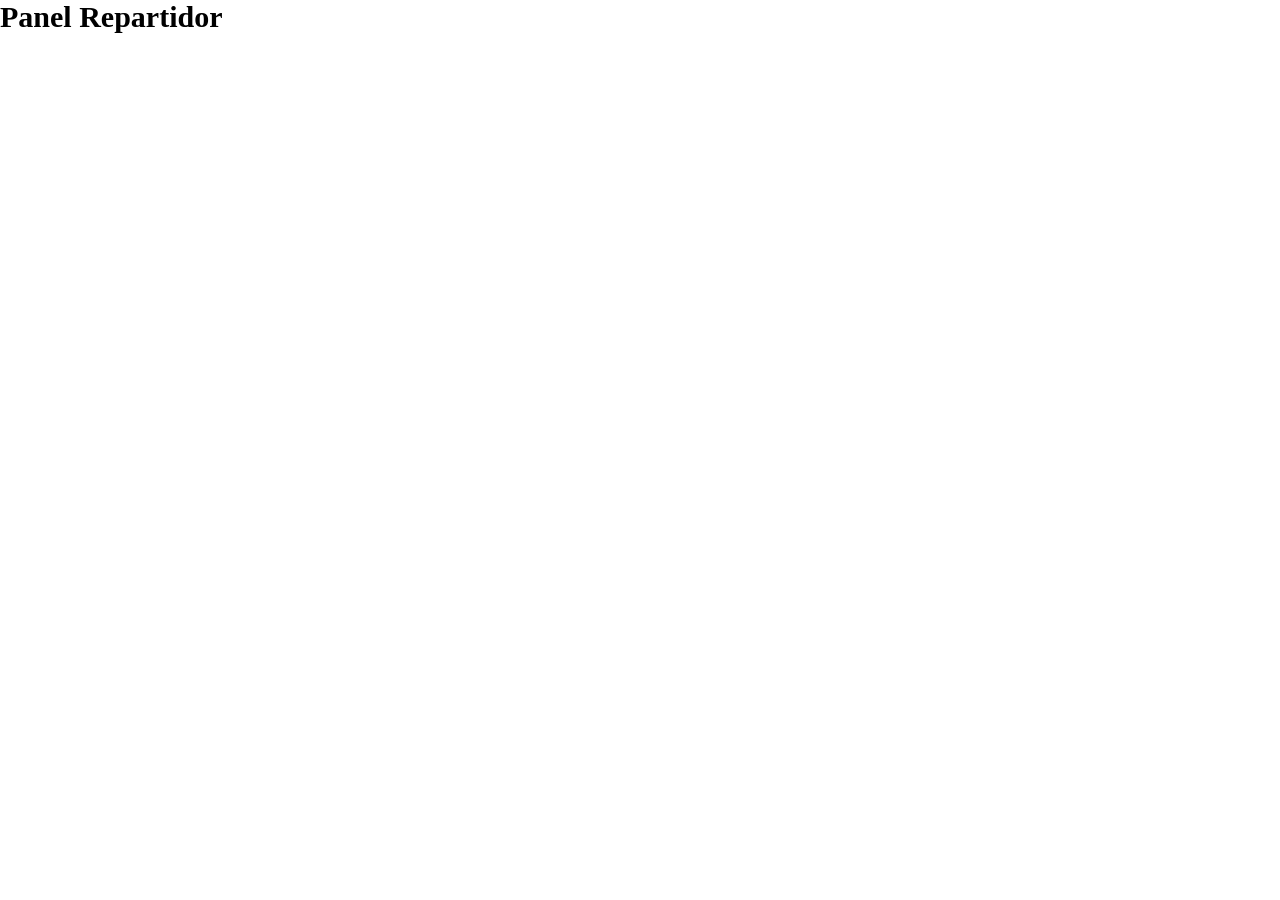
==== index.html @ 7100af39 "Actualizar index.html" ====
<!DOCTYPE html>
<html lang="es">
<head>
    <meta charset="UTF-8">
    <meta name="viewport" content="width=device-width, initial-scale=1.0">
    <meta name="description" content="Una descripción breve de la página.">
    <meta name="keywords" content="HTML, meta, etiquetas, tutorial">
    <meta name="author" content="Tu Nombre">
    <title>home</title>
     <link rel="stylesheet" href="estilos.css">
     <link rel="stylesheet" href="grid.css">
</head>
<body>
    <div class="hder">
        <h2>Panel Repartidor</h2>
    </div>
    <script src="modulo.js"></script>
</body>
</html>
---- grid.css ----
*{
    margin:0;
    padding:0;
}
body {
   font-size:20px; 
}
.central{
width: 90%;
height: 200px;
margin: auto;
margin-top: 150px;
background: #000;
color: #fff;
}
.grid{
    display:grid;
    grid-template-columns:1fr;
    grid-gap:20px;
    margin:auto;
    width:90%;
    text-align:justify;
    background:#000;
    color: #fff;
}
.grid > div{
    color:#000;
    font-weight:bold;
    padding:10px;
    border-radius:5px;
}

.grid2{
    display:grid;
    grid-template-columns:1fr 1fr;
    grid-gap:5px;
    margin:auto;
    margin-top:0px;
    width:90%;
    text-align:center;
    
}

.grid2 div{
    background:orange;
    color:white;
    font-weight:bold;
    padding:10px;
    border-radius:5px;
}
.dunkin img{
    width:100%;
}
.cortadito img{
    width:100%;
}
.precio{
    padding:10px;
    font-size:1.5em;
}
.pedir{
    padding:10px;
    background-color:red;
    color:#fff;
    border-radius:5px;
}
.pedir a{
    text-decoration:none;
    color:#fff;
}
.burger img{
    width:100%;
}
.campero img{
    width:100%;
}
.pizzahot img{
    width:100%;
}
.wendys img{
    width:100%;
}

.grid3{
    display:grid;
    grid-template-columns:1fr 1fr 1fr;
    grid-gap:5px;
    margin:auto;
    margin-top:20px;
    width:90%;
    text-align:center;
    
}

.grid3 div{
    background:orange;
    color:white;
    font-weight:bold;
    padding:10px;
    border-radius:5px;
}

.grid4{
    display:grid;
    grid-template-columns:1fr 1fr 1fr 1fr;
    grid-gap:10px;
    margin:auto;
    margin-top:20px;
    width:90%;
    text-align:center;
    
}

.grid4 div{
    background:orange;
    color:white;
    font-weight:bold;
    padding:10px;
    border-radius:5px;
}

.grid5{
    display:grid;
    grid-template-columns:1fr 1fr 1fr 1fr 1fr;
    grid-gap:5px;
    margin:auto;
    margin-top:20px;
    width:90%;
    text-align:center;
    
}

.grid5 div{
    background:orange;
    color:white;
    font-weight:bold;
    padding:10px;
    border-radius:5px;
}

.grid6{
    display:grid;
    grid-template-columns:1fr 1fr 1fr 1fr 1fr 1fr;
    grid-gap:5px;
    margin:auto;
    margin-top:20px;
    width:90%;
    text-align:center;
    
}

.grid6 div{
    background:orange;
    color:white;
    font-weight:bold;
    padding:10px;
    border-radius:5px;
}

.grid7{
    display:grid;
    grid-template-columns:1fr 1fr 1fr 1fr 1fr 1fr 1fr;
    grid-gap:5px;
    margin:auto;
    margin-top:20px;
    width:90%;
    text-align:center;
    
}

.grid7 div{
    background:orange;
    color:white;
    font-weight:bold;
    padding:10px;
    border-radius:5px;
}

.grid8{
    display:grid;
    grid-template-columns:1fr 1fr 1fr 1fr 1fr 1fr 1fr 1fr;
    grid-gap:5px;
    margin:auto;
    margin-top:20px;
    width:90%;
    text-align:center;
    
}

.grid8 div{
    background:orange;
    color:white;
    font-weight:bold;
    padding:10px;
    border-radius:5px;
}

.grid9{
    display:grid;
    grid-template-columns:1fr 1fr 1fr 1fr 1fr 1fr 1fr 1fr 1fr;
    grid-gap:.50px;
    margin:auto;
    margin-top:20px;
    width:90%;
    text-align:center;
    
}

.grid9 div{
    background:orange;
    color:white;
    font-weight:bold;
    padding:10px;
    border-radius:5px;
}

.grid10{
    display:grid;
    grid-template-columns:1fr 1fr 1fr 1fr 1fr 1fr 1fr 1fr 1fr;
    grid-gap:.50px;
    margin:auto;
    margin-top:20px;
    width:90%;
    text-align:center;
    
}

.grid10 div{
    background:orange;
    color:white;
    font-weight:bold;
    padding:10px;
    border-radius:5px;
}


footer{
    margin-top:10px;
    padding:16px;
    text-align:center; background-color:#000;
}

footer a{
    text-decoration:none;
    color:#fff;
}
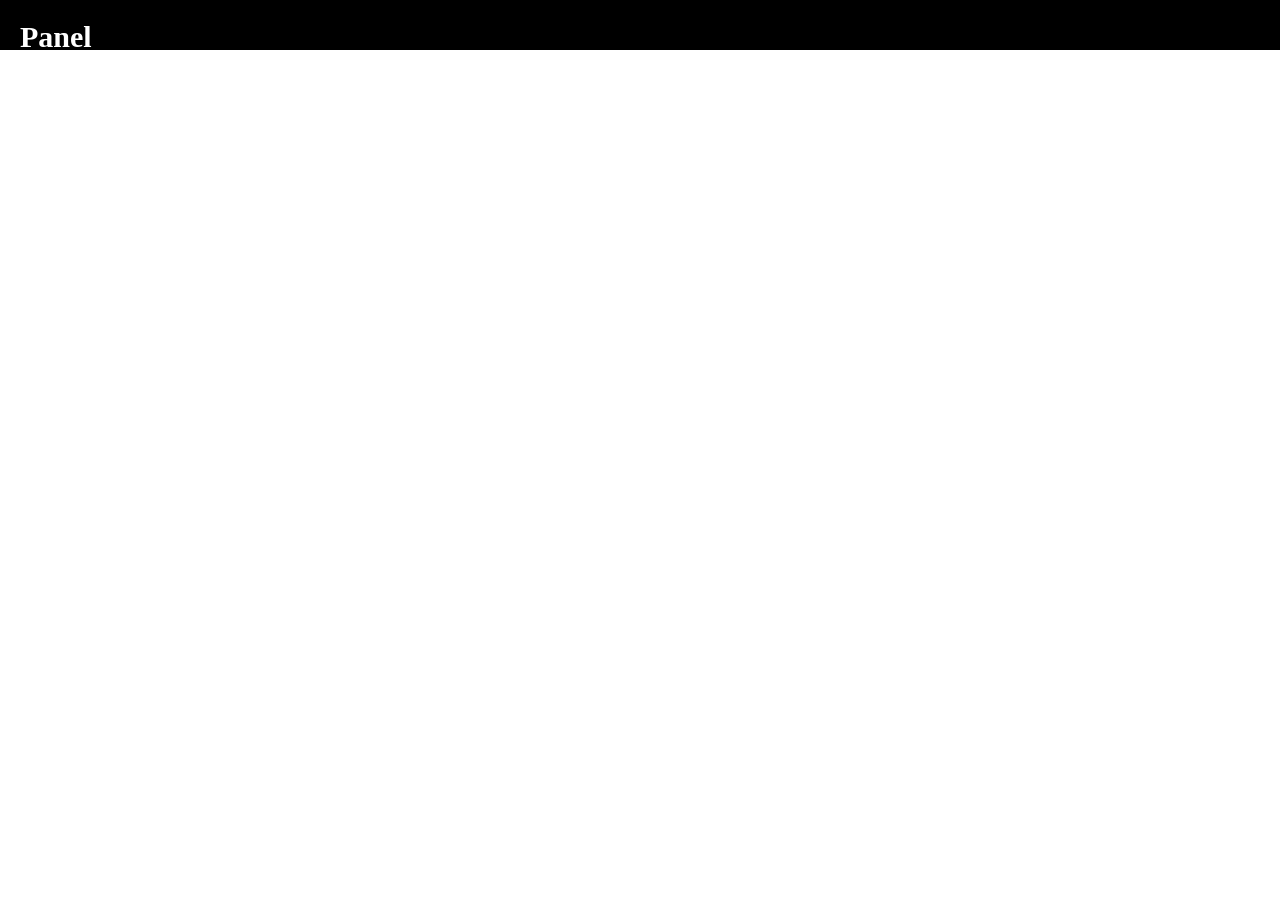
==== commit 0f98ca09: "Actualizar index.html" ====
--- a/index.html
+++ b/index.html
@@ -12,7 +12,7 @@
 </head>
 <body>
     <div class="hder">
-        <h2>Panel Repartidor</h2>
+        <h2>Panel</h2>
     </div>
     <script src="modulo.js"></script>
 </body>
--- a/estilos.css
+++ b/estilos.css
@@ -0,0 +1,9 @@
+.hder{
+width:100%;
+height:50px;
+background: #000;
+color: #fff;
+}
+h2{
+padding:20px;
+}
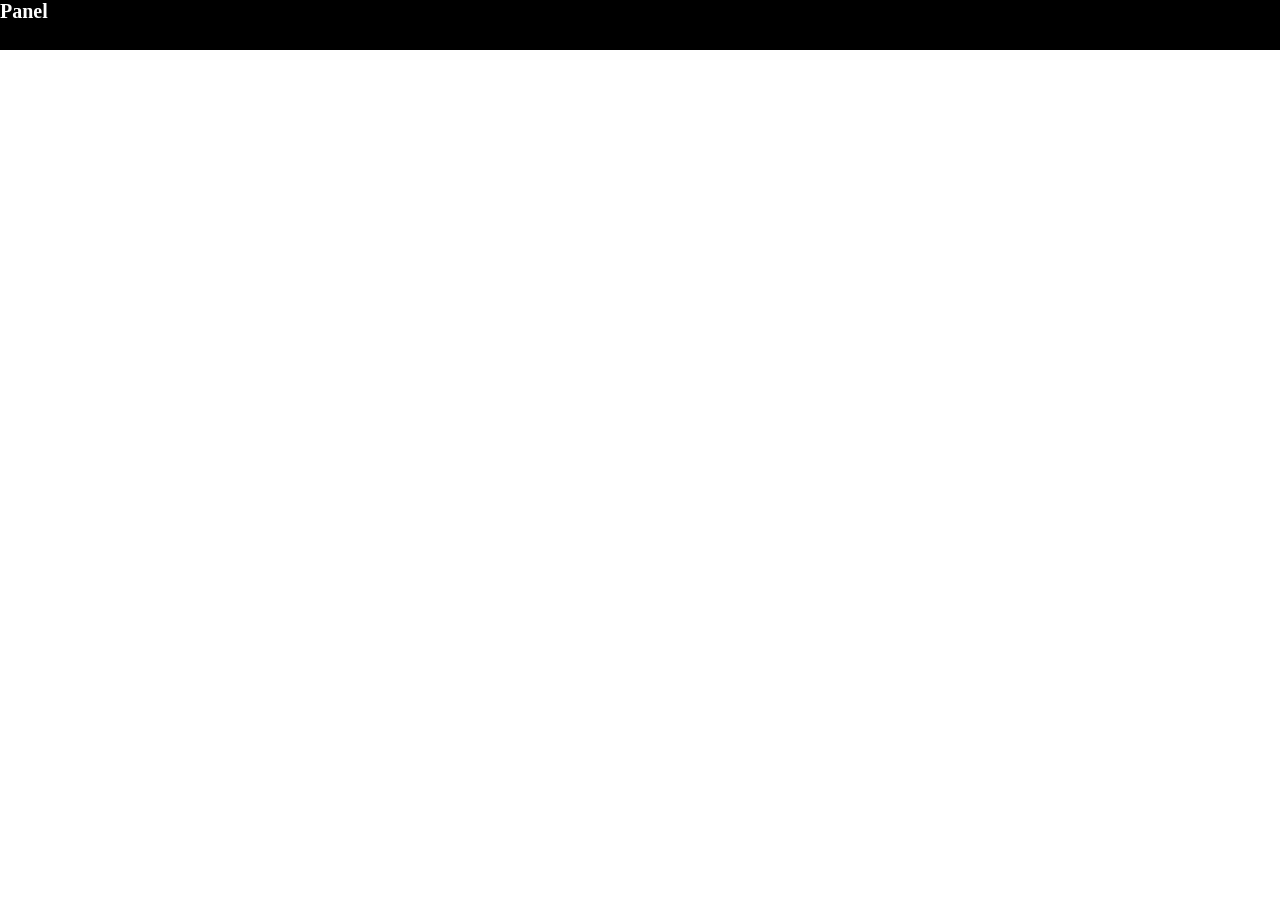
==== commit c8b8e254: "Actualizar index.html" ====
--- a/index.html
+++ b/index.html
@@ -12,7 +12,7 @@
 </head>
 <body>
     <div class="hder">
-        <h2>Panel</h2>
+        <h4>Panel</h4>
     </div>
     <script src="modulo.js"></script>
 </body>
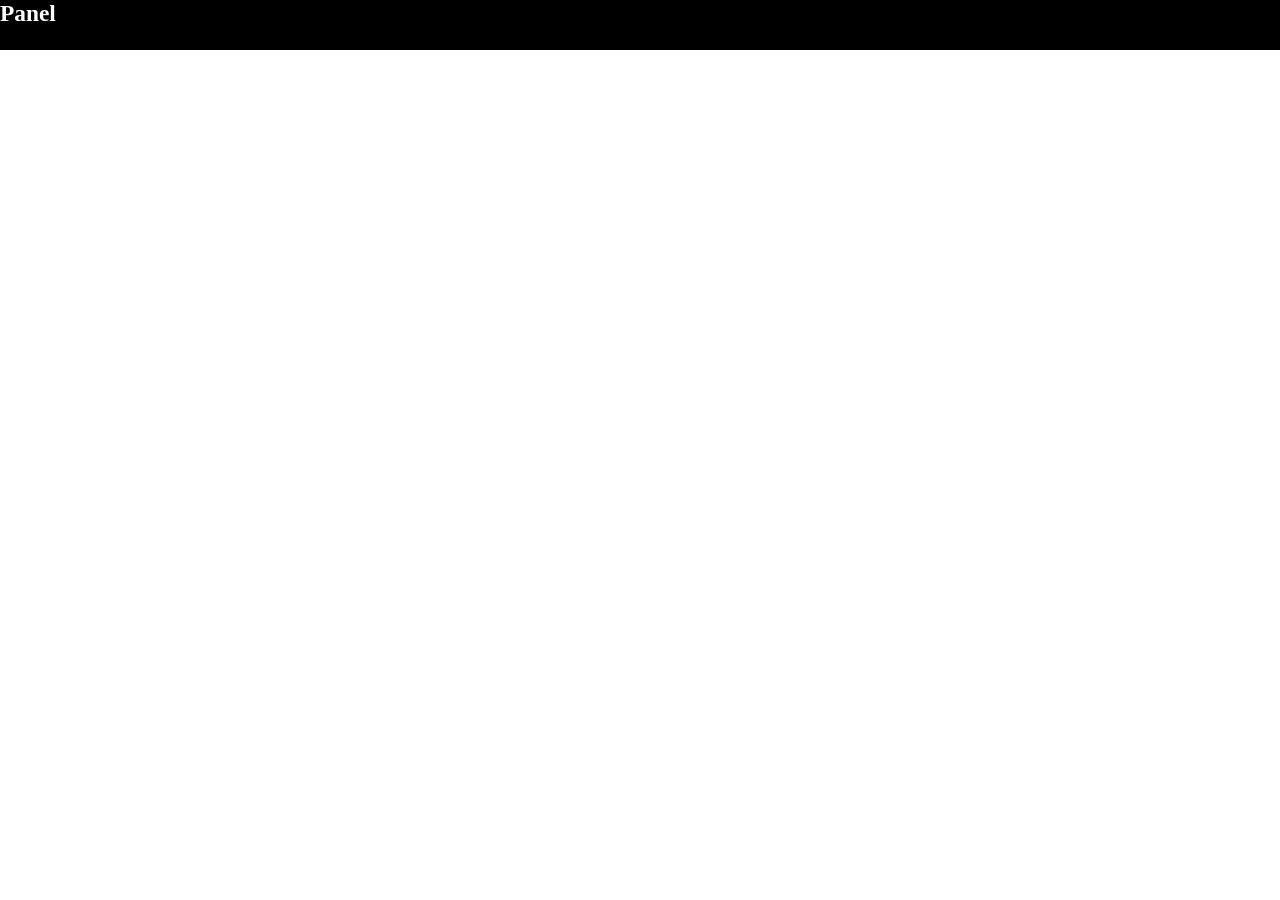
==== commit a571b711: "Actualizar index.html" ====
--- a/index.html
+++ b/index.html
@@ -12,7 +12,7 @@
 </head>
 <body>
     <div class="hder">
-        <h4>Panel</h4>
+        <h3>Panel</h3>
     </div>
     <script src="modulo.js"></script>
 </body>
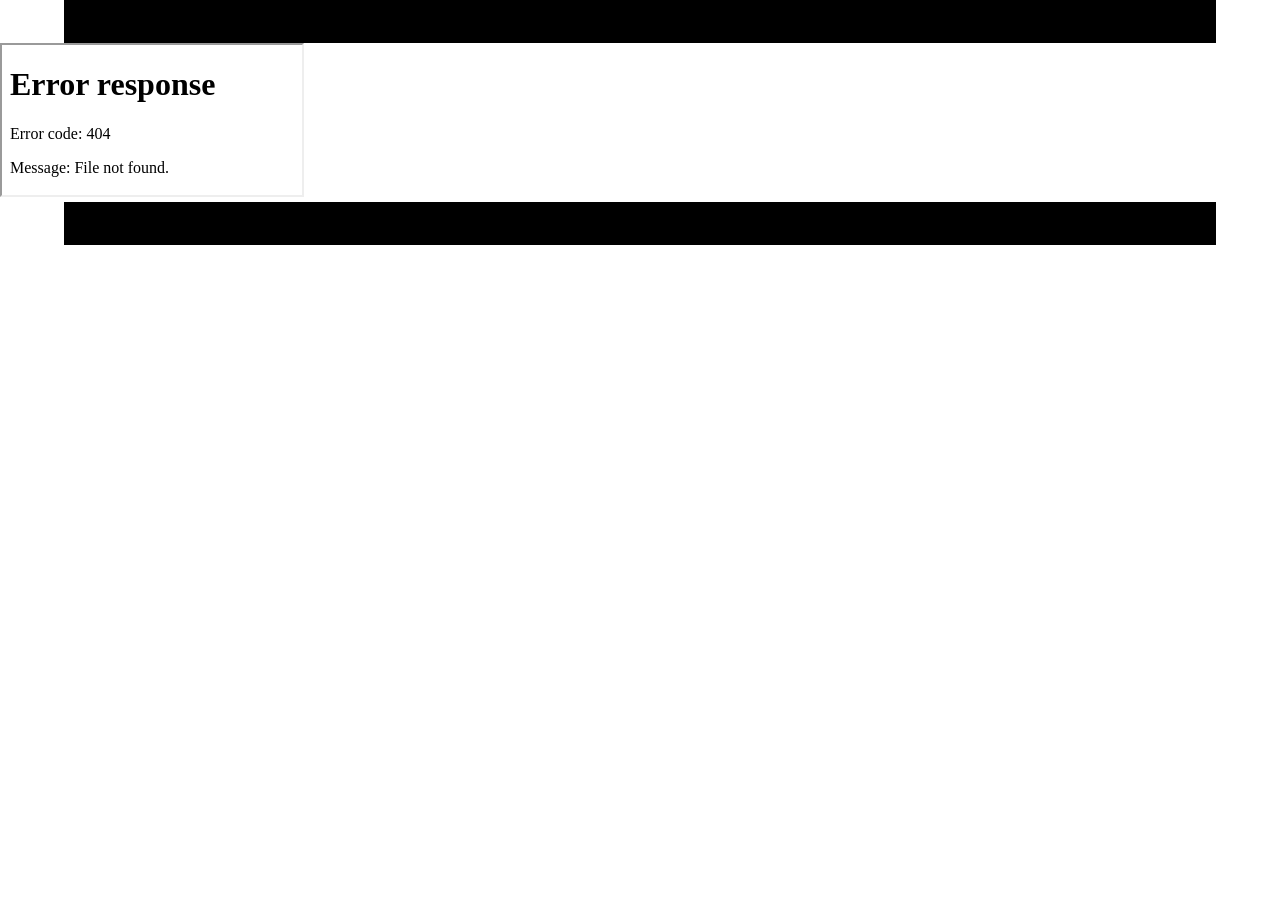
==== commit b6e214c0: "Actualizar index.html" ====
--- a/index.html
+++ b/index.html
@@ -8,11 +8,17 @@
     <meta name="author" content="Tu Nombre">
     <title>home</title>
      <link rel="stylesheet" href="estilos.css">
-     <link rel="stylesheet" href="grid.css">
+    <link rel="stylesheet" href="grid.css">
 </head>
 <body>
-    <div class="hder">
-        <h3>Panel</h3>
+    <div class="grid bbo">
+        <div><p>Header</p></div>
+    </div>
+    <div class="npage">
+        <iframe src="comercios.html"></iframe>
+    </div>
+    <div class="grid">
+        <div><p>pie</p></div>
     </div>
     <script src="modulo.js"></script>
 </body>
--- a/estilos.css
+++ b/estilos.css
@@ -4,6 +4,6 @@
 background: #000;
 color: #fff;
 }
-h2{
+h3{
 padding:20px;
 }
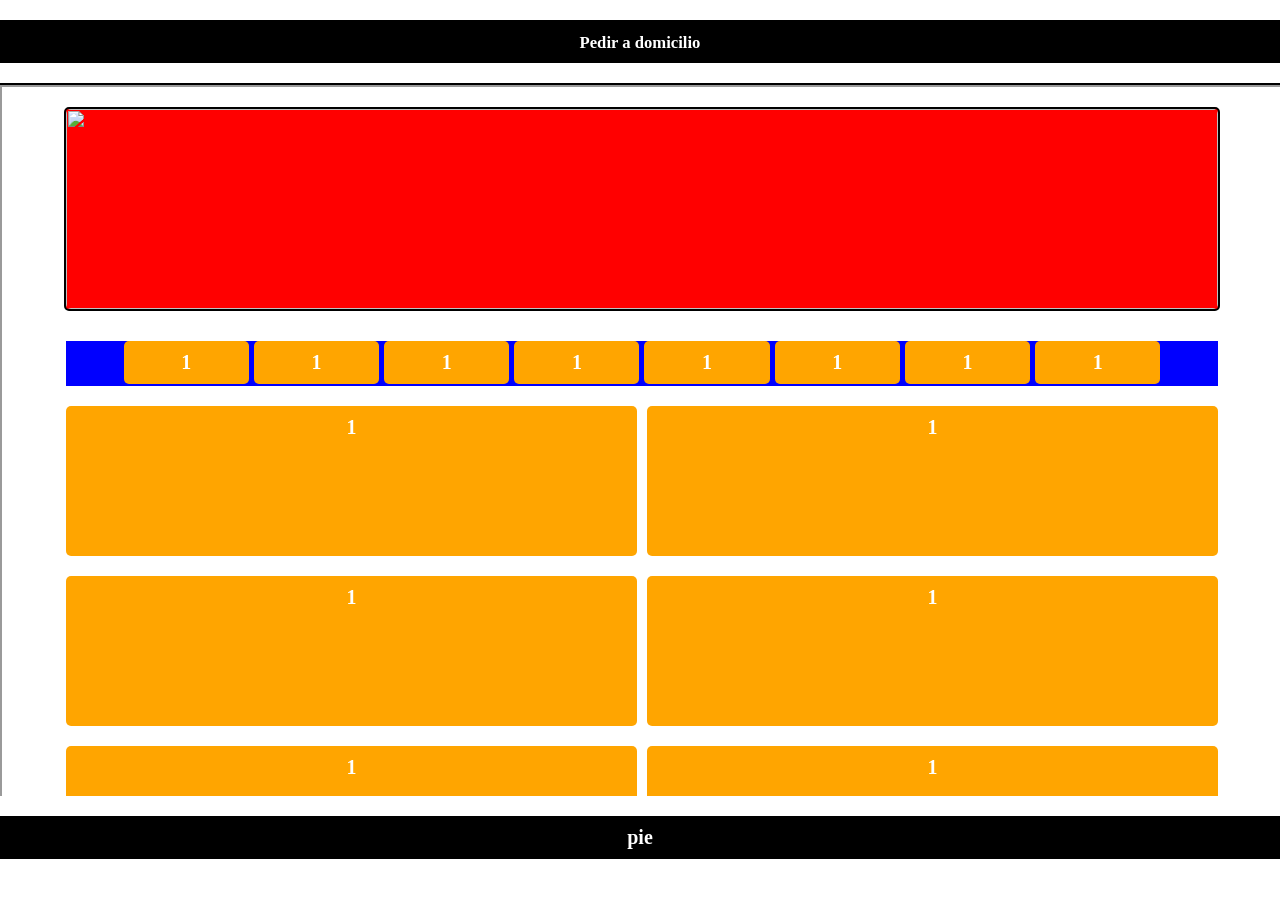
==== commit ebf7ab9e: "Actualizar index.html" ====
--- a/index.html
+++ b/index.html
@@ -12,7 +12,7 @@
 </head>
 <body>
     <div class="grid bbo">
-        <div><p>Header</p></div>
+        <div><p><small>Pedir a domicilio</small></p></div>
     </div>
     <div class="npage">
         <iframe src="comercios.html"></iframe>
--- a/estilos.css
+++ b/estilos.css
@@ -1,9 +1,61 @@
-.hder{
-width:100%;
-height:50px;
-background: #000;
-color: #fff;
+.grid > div{
+    background:#000;
+    color:#fff;
+    font-weight:bold;
+    padding:10px;
 }
-h3{
-padding:20px;
+
+.grid2 div{
+    background:orange;
+    color:white;
+    font-weight:bold;
+    padding:10px;
+    border-radius:5px;
+}
+.bbo{
+    border-bottom: 2px solid #000;
+}
+.npage{
+    width: 100%;
+    height: 79vh;
+    overflow: hidden;
+}
+.npage > iframe{
+    width: 100%;
+    height: 79vh;
+    
+}
+
+.slider{
+    width: 90%;
+    height: 200px;
+    margin: auto;
+    margin-top:20px;
+    border: 2px solid #000;
+    border-radius: 5px;
+    background: red;
+    color:#fff;
+    background: red;
+}
+.slider img{
+    width: 100%;
+    height: 200px;
+    border-radius: 5px;
+}
+
+.carru{
+    width: 90%;
+    height: 45px;
+    background: blue;
+    color:#fff;
+    margin: auto;
+    margin-top: 30px;
+}
+
+.rest{
+    width: 90%;
+    height: 200px;
+    background: black;
+    margin: auto;
+    margin-top:30px;
 }
--- a/grid.css
+++ b/grid.css
@@ -3,51 +3,32 @@
     padding:0;
 }
 body {
-   font-size:20px; 
-}
-.central{
-width: 90%;
-height: 200px;
-margin: auto;
-margin-top: 150px;
-background: #000;
-color: #fff;
+   font-size:20px;
 }
 .grid{
     display:grid;
     grid-template-columns:1fr;
     grid-gap:20px;
     margin:auto;
-    width:90%;
-    text-align:justify;
-    background:#000;
-    color: #fff;
-}
-.grid > div{
-    color:#000;
-    font-weight:bold;
-    padding:10px;
-    border-radius:5px;
+    padding-top:20px;
+    padding-bottom:20px;
+    width:100%;
+    text-align:center;
 }
 
 .grid2{
     display:grid;
     grid-template-columns:1fr 1fr;
-    grid-gap:5px;
-    margin:auto;
-    margin-top:0px;
-    width:90%;
-    text-align:center;
-    
-}
-
-.grid2 div{
-    background:orange;
-    color:white;
-    font-weight:bold;
-    padding:10px;
-    border-radius:5px;
-}
+    grid-gap:10px;
+    margin:auto;
+    margin-top:20px;
+    width:90%;
+    height: 150px;
+    text-align:center;
+    
+}
+
+
 .dunkin img{
     width:100%;
 }
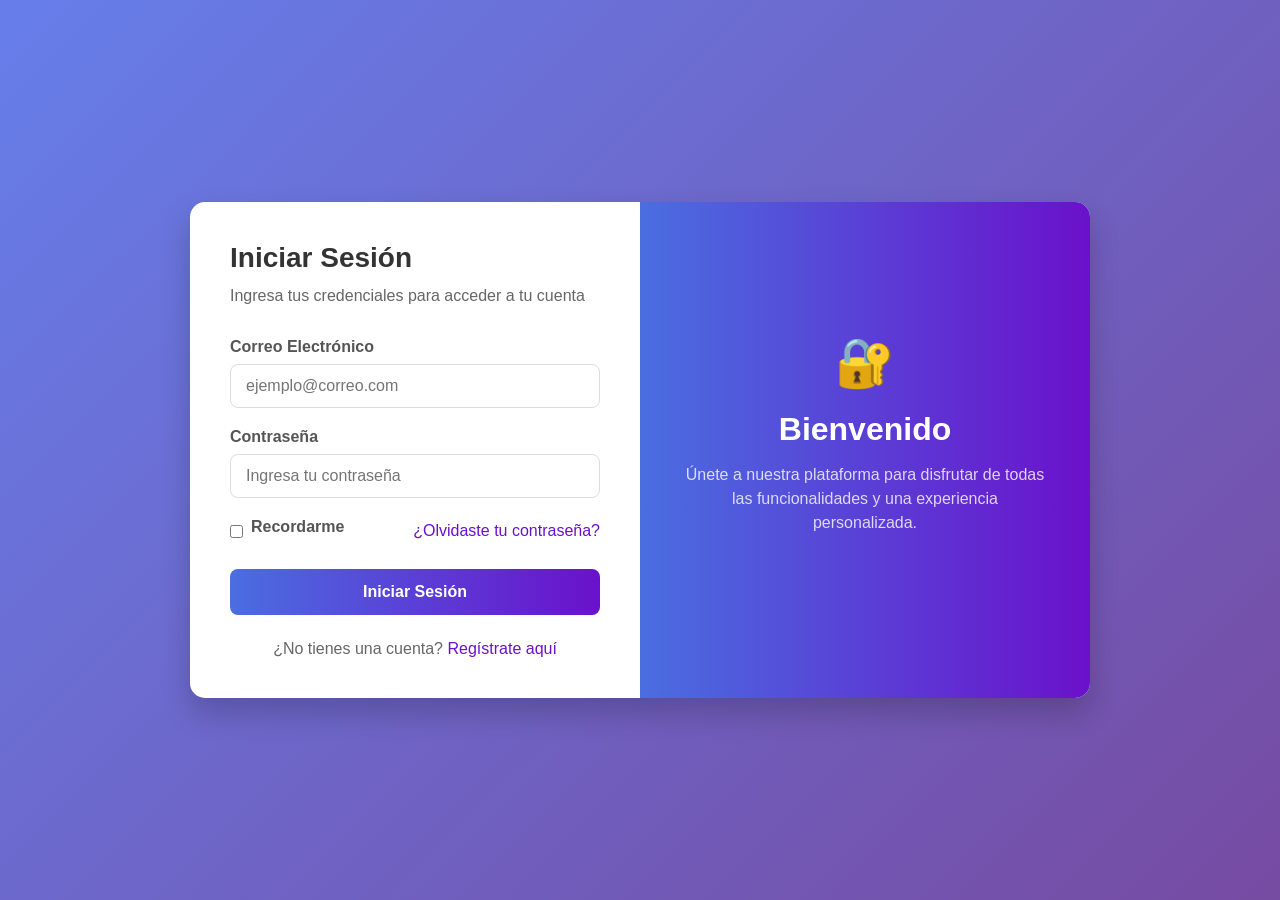
==== commit 671bfadb: "Crear index.html" ====
--- a/index.html
+++ b/index.html
@@ -3,23 +3,511 @@
 <head>
     <meta charset="UTF-8">
     <meta name="viewport" content="width=device-width, initial-scale=1.0">
-    <meta name="description" content="Una descripción breve de la página.">
-    <meta name="keywords" content="HTML, meta, etiquetas, tutorial">
-    <meta name="author" content="Tu Nombre">
-    <title>home</title>
-     <link rel="stylesheet" href="estilos.css">
-    <link rel="stylesheet" href="grid.css">
+    <title>Iniciar Sesión</title>
+    <style>
+        * {
+            margin: 0;
+            padding: 0;
+            box-sizing: border-box;
+            font-family: 'Segoe UI', Tahoma, Geneva, Verdana, sans-serif;
+        }
+
+        body {
+            background: linear-gradient(135deg, #667eea 0%, #764ba2 100%);
+            min-height: 100vh;
+            display: flex;
+            justify-content: center;
+            align-items: center;
+            padding: 20px;
+        }
+
+        .container {
+            display: grid;
+            grid-template-columns: 1fr 1fr;
+            max-width: 900px;
+            width: 100%;
+            background-color: white;
+            border-radius: 15px;
+            box-shadow: 0 15px 30px rgba(0, 0, 0, 0.2);
+            overflow: hidden;
+            position: relative;
+        }
+
+        .login-section, .register-section {
+            padding: 40px;
+            display: flex;
+            flex-direction: column;
+            justify-content: center;
+            transition: transform 0.5s ease;
+        }
+
+        .register-section {
+            position: absolute;
+            top: 0;
+            left: 0;
+            width: 100%;
+            height: 100%;
+            background-color: white;
+            transform: translateX(100%);
+        }
+
+        .register-section.active {
+            transform: translateX(0);
+        }
+
+        .welcome-section {
+            background: linear-gradient(to right, #4a6ee0, #6a11cb);
+            color: white;
+            padding: 40px;
+            display: flex;
+            flex-direction: column;
+            justify-content: center;
+            align-items: center;
+            text-align: center;
+        }
+
+        h1 {
+            font-size: 28px;
+            margin-bottom: 10px;
+            color: #333;
+        }
+
+        .welcome-section h2 {
+            font-size: 32px;
+            margin-bottom: 15px;
+        }
+
+        p {
+            color: #666;
+            margin-bottom: 30px;
+            line-height: 1.5;
+        }
+
+        .welcome-section p {
+            color: rgba(255, 255, 255, 0.8);
+        }
+
+        .form-group {
+            margin-bottom: 20px;
+        }
+
+        label {
+            display: block;
+            margin-bottom: 8px;
+            font-weight: 600;
+            color: #555;
+        }
+
+        input[type="email"],
+        input[type="password"],
+        input[type="text"] {
+            width: 100%;
+            padding: 12px 15px;
+            border: 1px solid #ddd;
+            border-radius: 8px;
+            font-size: 16px;
+            transition: border-color 0.3s;
+        }
+
+        input[type="email"]:focus,
+        input[type="password"]:focus,
+        input[type="text"]:focus {
+            border-color: #6a11cb;
+            outline: none;
+        }
+
+        .options {
+            display: flex;
+            justify-content: space-between;
+            align-items: center;
+            margin-bottom: 25px;
+        }
+
+        .remember-me {
+            display: flex;
+            align-items: center;
+        }
+
+        .remember-me input {
+            margin-right: 8px;
+        }
+
+        .forgot-password {
+            color: #6a11cb;
+            text-decoration: none;
+            font-weight: 500;
+        }
+
+        .forgot-password:hover {
+            text-decoration: underline;
+        }
+
+        button {
+            background: linear-gradient(to right, #4a6ee0, #6a11cb);
+            color: white;
+            border: none;
+            padding: 14px;
+            border-radius: 8px;
+            font-size: 16px;
+            font-weight: 600;
+            cursor: pointer;
+            width: 100%;
+            transition: transform 0.2s, box-shadow 0.2s;
+        }
+
+        button:hover {
+            transform: translateY(-2px);
+            box-shadow: 0 5px 15px rgba(106, 17, 203, 0.3);
+        }
+
+        button.secondary {
+            background: linear-gradient(to right, #f093fb, #f5576c);
+        }
+
+        .signup-link, .login-link {
+            text-align: center;
+            margin-top: 25px;
+            color: #666;
+        }
+
+        .signup-link a, .login-link a {
+            color: #6a11cb;
+            text-decoration: none;
+            font-weight: 500;
+        }
+
+        .signup-link a:hover, .login-link a:hover {
+            text-decoration: underline;
+        }
+
+        .error-message {
+            color: #e74c3c;
+            font-size: 14px;
+            margin-top: 5px;
+            display: none;
+        }
+
+        .success-message {
+            color: #2ecc71;
+            font-size: 14px;
+            margin-top: 5px;
+            display: none;
+        }
+
+        .logo {
+            font-size: 48px;
+            margin-bottom: 20px;
+        }
+
+        @media (max-width: 768px) {
+            .container {
+                grid-template-columns: 1fr;
+            }
+            
+            .welcome-section {
+                display: none;
+            }
+        }
+    </style>
 </head>
 <body>
-    <div class="grid bbo">
-        <div><p><small>Pedir a domicilio</small></p></div>
+    <div class="container">
+        <!-- Sección de Login -->
+        <div class="login-section">
+            <h1>Iniciar Sesión</h1>
+            <p>Ingresa tus credenciales para acceder a tu cuenta</p>
+            
+            <form id="loginForm">
+                <div class="form-group">
+                    <label for="loginEmail">Correo Electrónico</label>
+                    <input type="email" id="loginEmail" placeholder="ejemplo@correo.com" required>
+                    <div class="error-message" id="loginEmailError">Por favor, ingresa un correo válido</div>
+                </div>
+                
+                <div class="form-group">
+                    <label for="loginPassword">Contraseña</label>
+                    <input type="password" id="loginPassword" placeholder="Ingresa tu contraseña" required>
+                    <div class="error-message" id="loginPasswordError">La contraseña es incorrecta</div>
+                </div>
+                
+                <div class="options">
+                    <div class="remember-me">
+                        <input type="checkbox" id="remember">
+                        <label for="remember">Recordarme</label>
+                    </div>
+                    <a href="#" class="forgot-password">¿Olvidaste tu contraseña?</a>
+                </div>
+                
+                <button type="submit">Iniciar Sesión</button>
+            </form>
+            
+            <div class="signup-link">
+                ¿No tienes una cuenta? <a href="#" id="showRegister">Regístrate aquí</a>
+            </div>
+        </div>
+        
+        <!-- Sección de Registro -->
+        <div class="register-section" id="registerSection">
+            <h1>Crear Cuenta</h1>
+            <p>Completa el formulario para registrarte</p>
+            
+            <form id="registerForm">
+                <div class="form-group">
+                    <label for="registerName">Nombre Completo</label>
+                    <input type="text" id="registerName" placeholder="Tu nombre completo" required>
+                    <div class="error-message" id="registerNameError">Por favor, ingresa tu nombre</div>
+                </div>
+                
+                <div class="form-group">
+                    <label for="registerEmail">Correo Electrónico</label>
+                    <input type="email" id="registerEmail" placeholder="ejemplo@correo.com" required>
+                    <div class="error-message" id="registerEmailError">Por favor, ingresa un correo válido</div>
+                </div>
+                
+                <div class="form-group">
+                    <label for="registerPassword">Contraseña</label>
+                    <input type="password" id="registerPassword" placeholder="Crea una contraseña segura" required>
+                    <div class="error-message" id="registerPasswordError">La contraseña debe tener al menos 6 caracteres</div>
+                </div>
+                
+                <div class="form-group">
+                    <label for="confirmPassword">Confirmar Contraseña</label>
+                    <input type="password" id="confirmPassword" placeholder="Repite tu contraseña" required>
+                    <div class="error-message" id="confirmPasswordError">Las contraseñas no coinciden</div>
+                </div>
+                
+                <button type="submit" class="secondary">Registrarse</button>
+                <div class="success-message" id="registerSuccess">¡Registro exitoso! Ahora puedes iniciar sesión.</div>
+            </form>
+            
+            <div class="login-link">
+                ¿Ya tienes una cuenta? <a href="#" id="showLogin">Inicia sesión aquí</a>
+            </div>
+        </div>
+        
+        <!-- Sección de Bienvenida -->
+        <div class="welcome-section">
+            <div class="logo">🔐</div>
+            <h2>Bienvenido</h2>
+            <p>Únete a nuestra plataforma para disfrutar de todas las funcionalidades y una experiencia personalizada.</p>
+        </div>
     </div>
-    <div class="npage">
-        <iframe src="comercios.html"></iframe>
-    </div>
-    <div class="grid">
-        <div><p>pie</p></div>
-    </div>
-    <script src="modulo.js"></script>
+
+    <script>
+        // Referencias a elementos del DOM
+        const loginForm = document.getElementById('loginForm');
+        const registerForm = document.getElementById('registerForm');
+        const registerSection = document.getElementById('registerSection');
+        const showRegisterLink = document.getElementById('showRegister');
+        const showLoginLink = document.getElementById('showLogin');
+        
+        // Mostrar formulario de registro
+        showRegisterLink.addEventListener('click', function(e) {
+            e.preventDefault();
+            registerSection.classList.add('active');
+        });
+        
+        // Mostrar formulario de login
+        showLoginLink.addEventListener('click', function(e) {
+            e.preventDefault();
+            registerSection.classList.remove('active');
+        });
+        
+        // Función para obtener usuarios del almacenamiento local
+        function getUsers() {
+            const users = localStorage.getItem('users');
+            return users ? JSON.parse(users) : [];
+        }
+        
+        // Función para guardar usuarios en el almacenamiento local
+        function saveUsers(users) {
+            localStorage.setItem('users', JSON.stringify(users));
+        }
+        
+        // Manejo del formulario de registro
+        registerForm.addEventListener('submit', function(e) {
+            e.preventDefault();
+            
+            const name = document.getElementById('registerName').value;
+            const email = document.getElementById('registerEmail').value;
+            const password = document.getElementById('registerPassword').value;
+            const confirmPassword = document.getElementById('confirmPassword').value;
+            
+            // Resetear mensajes de error
+            document.querySelectorAll('.error-message').forEach(msg => {
+                msg.style.display = 'none';
+            });
+            
+            let isValid = true;
+            
+            // Validaciones
+            if (!name) {
+                document.getElementById('registerNameError').style.display = 'block';
+                isValid = false;
+            }
+            
+            if (!email || !email.includes('@') || !email.includes('.')) {
+                document.getElementById('registerEmailError').style.display = 'block';
+                isValid = false;
+            }
+            
+            if (!password || password.length < 6) {
+                document.getElementById('registerPasswordError').style.display = 'block';
+                isValid = false;
+            }
+            
+            if (password !== confirmPassword) {
+                document.getElementById('confirmPasswordError').style.display = 'block';
+                isValid = false;
+            }
+            
+            if (isValid) {
+                // Verificar si el usuario ya existe
+                const users = getUsers();
+                const userExists = users.find(user => user.email === email);
+                
+                if (userExists) {
+                    document.getElementById('registerEmailError').textContent = 'Este correo ya está registrado';
+                    document.getElementById('registerEmailError').style.display = 'block';
+                    return;
+                }
+                
+                // Crear nuevo usuario
+                const newUser = {
+                    id: Date.now(),
+                    name: name,
+                    email: email,
+                    password: password
+                };
+                
+                // Guardar usuario
+                users.push(newUser);
+                saveUsers(users);
+                
+                // Mostrar mensaje de éxito
+                document.getElementById('registerSuccess').style.display = 'block';
+                
+                // Limpiar formulario
+                registerForm.reset();
+                
+                // Cambiar a formulario de login después de 2 segundos
+                setTimeout(function() {
+                    registerSection.classList.remove('active');
+                    document.getElementById('registerSuccess').style.display = 'none';
+                }, 2000);
+            }
+        });
+        
+        // Manejo del formulario de login
+        loginForm.addEventListener('submit', function(e) {
+            e.preventDefault();
+            
+            const email = document.getElementById('loginEmail').value;
+            const password = document.getElementById('loginPassword').value;
+            
+            // Resetear mensajes de error
+            document.getElementById('loginEmailError').style.display = 'none';
+            document.getElementById('loginPasswordError').style.display = 'none';
+            
+            let isValid = true;
+            
+            // Validación básica del correo
+            if (!email || !email.includes('@') || !email.includes('.')) {
+                document.getElementById('loginEmailError').style.display = 'block';
+                isValid = false;
+            }
+            
+            if (isValid) {
+                // Verificar credenciales
+                const users = getUsers();
+                const user = users.find(user => user.email === email && user.password === password);
+                
+                if (user) {
+                    // Login exitoso
+                    document.querySelector('#loginForm button').textContent = 'Iniciando sesión...';
+                    document.querySelector('#loginForm button').disabled = true;
+                    
+                    // Guardar sesión si se seleccionó "Recordarme"
+                    if (document.getElementById('remember').checked) {
+                        localStorage.setItem('currentUser', JSON.stringify(user));
+                    } else {
+                        sessionStorage.setItem('currentUser', JSON.stringify(user));
+                    }
+                    
+                    // Redirigir a Google después del login exitoso
+                    setTimeout(function() {
+                        window.location.href = 'https://jomr35845.github.io/debolada/';
+                    }, 1500);
+                } else {
+                    // Credenciales incorrectas
+                    document.getElementById('loginPasswordError').style.display = 'block';
+                }
+            }
+        });
+        
+        // Verificar si hay una sesión activa al cargar la página
+        window.addEventListener('DOMContentLoaded', function() {
+            const currentUser = localStorage.getItem('currentUser') || sessionStorage.getItem('currentUser');
+            
+            if (currentUser) {
+                // Si hay una sesión activa, redirigir automáticamente
+                document.querySelector('#loginForm button').textContent = 'Redirigiendo...';
+                document.querySelector('#loginForm button').disabled = true;
+                
+                setTimeout(function() {
+                    window.location.href = 'https://jomr35845.github.io/debolada/';
+                }, 1000);
+            }
+        });
+        
+        // Validación en tiempo real para el formulario de login
+        document.getElementById('loginEmail').addEventListener('input', function() {
+            const email = this.value;
+            const emailError = document.getElementById('loginEmailError');
+            
+            if (email && email.includes('@') && email.includes('.')) {
+                emailError.style.display = 'none';
+            }
+        });
+        
+        document.getElementById('loginPassword').addEventListener('input', function() {
+            document.getElementById('loginPasswordError').style.display = 'none';
+        });
+        
+        // Validación en tiempo real para el formulario de registro
+        document.getElementById('registerName').addEventListener('input', function() {
+            if (this.value) {
+                document.getElementById('registerNameError').style.display = 'none';
+            }
+        });
+        
+        document.getElementById('registerEmail').addEventListener('input', function() {
+            const email = this.value;
+            const emailError = document.getElementById('registerEmailError');
+            
+            if (email && email.includes('@') && email.includes('.')) {
+                emailError.style.display = 'none';
+            }
+        });
+        
+        document.getElementById('registerPassword').addEventListener('input', function() {
+            const password = this.value;
+            const passwordError = document.getElementById('registerPasswordError');
+            
+            if (password && password.length >= 6) {
+                passwordError.style.display = 'none';
+            }
+        });
+        
+        document.getElementById('confirmPassword').addEventListener('input', function() {
+            const password = document.getElementById('registerPassword').value;
+            const confirmPassword = this.value;
+            const confirmError = document.getElementById('confirmPasswordError');
+            
+            if (password === confirmPassword) {
+                confirmError.style.display = 'none';
+            }
+        });
+    </script>
 </body>
 </html>
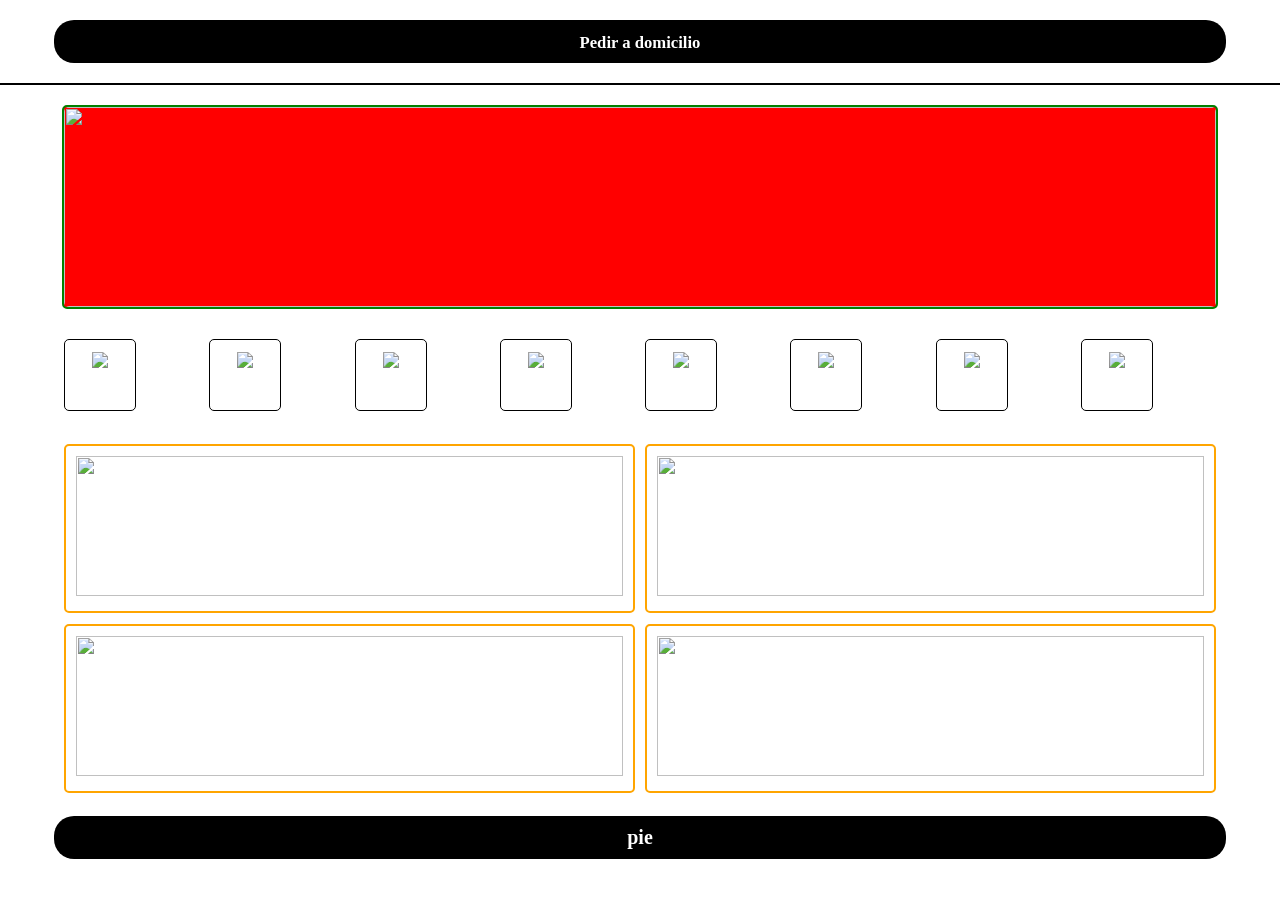
==== commit 8028c8c3: "Actualizar index.html" ====
--- a/index.html
+++ b/index.html
@@ -3,511 +3,54 @@
 <head>
     <meta charset="UTF-8">
     <meta name="viewport" content="width=device-width, initial-scale=1.0">
-    <title>Iniciar Sesión</title>
-    <style>
-        * {
-            margin: 0;
-            padding: 0;
-            box-sizing: border-box;
-            font-family: 'Segoe UI', Tahoma, Geneva, Verdana, sans-serif;
-        }
-
-        body {
-            background: linear-gradient(135deg, #667eea 0%, #764ba2 100%);
-            min-height: 100vh;
-            display: flex;
-            justify-content: center;
-            align-items: center;
-            padding: 20px;
-        }
-
-        .container {
-            display: grid;
-            grid-template-columns: 1fr 1fr;
-            max-width: 900px;
-            width: 100%;
-            background-color: white;
-            border-radius: 15px;
-            box-shadow: 0 15px 30px rgba(0, 0, 0, 0.2);
-            overflow: hidden;
-            position: relative;
-        }
-
-        .login-section, .register-section {
-            padding: 40px;
-            display: flex;
-            flex-direction: column;
-            justify-content: center;
-            transition: transform 0.5s ease;
-        }
-
-        .register-section {
-            position: absolute;
-            top: 0;
-            left: 0;
-            width: 100%;
-            height: 100%;
-            background-color: white;
-            transform: translateX(100%);
-        }
-
-        .register-section.active {
-            transform: translateX(0);
-        }
-
-        .welcome-section {
-            background: linear-gradient(to right, #4a6ee0, #6a11cb);
-            color: white;
-            padding: 40px;
-            display: flex;
-            flex-direction: column;
-            justify-content: center;
-            align-items: center;
-            text-align: center;
-        }
-
-        h1 {
-            font-size: 28px;
-            margin-bottom: 10px;
-            color: #333;
-        }
-
-        .welcome-section h2 {
-            font-size: 32px;
-            margin-bottom: 15px;
-        }
-
-        p {
-            color: #666;
-            margin-bottom: 30px;
-            line-height: 1.5;
-        }
-
-        .welcome-section p {
-            color: rgba(255, 255, 255, 0.8);
-        }
-
-        .form-group {
-            margin-bottom: 20px;
-        }
-
-        label {
-            display: block;
-            margin-bottom: 8px;
-            font-weight: 600;
-            color: #555;
-        }
-
-        input[type="email"],
-        input[type="password"],
-        input[type="text"] {
-            width: 100%;
-            padding: 12px 15px;
-            border: 1px solid #ddd;
-            border-radius: 8px;
-            font-size: 16px;
-            transition: border-color 0.3s;
-        }
-
-        input[type="email"]:focus,
-        input[type="password"]:focus,
-        input[type="text"]:focus {
-            border-color: #6a11cb;
-            outline: none;
-        }
-
-        .options {
-            display: flex;
-            justify-content: space-between;
-            align-items: center;
-            margin-bottom: 25px;
-        }
-
-        .remember-me {
-            display: flex;
-            align-items: center;
-        }
-
-        .remember-me input {
-            margin-right: 8px;
-        }
-
-        .forgot-password {
-            color: #6a11cb;
-            text-decoration: none;
-            font-weight: 500;
-        }
-
-        .forgot-password:hover {
-            text-decoration: underline;
-        }
-
-        button {
-            background: linear-gradient(to right, #4a6ee0, #6a11cb);
-            color: white;
-            border: none;
-            padding: 14px;
-            border-radius: 8px;
-            font-size: 16px;
-            font-weight: 600;
-            cursor: pointer;
-            width: 100%;
-            transition: transform 0.2s, box-shadow 0.2s;
-        }
-
-        button:hover {
-            transform: translateY(-2px);
-            box-shadow: 0 5px 15px rgba(106, 17, 203, 0.3);
-        }
-
-        button.secondary {
-            background: linear-gradient(to right, #f093fb, #f5576c);
-        }
-
-        .signup-link, .login-link {
-            text-align: center;
-            margin-top: 25px;
-            color: #666;
-        }
-
-        .signup-link a, .login-link a {
-            color: #6a11cb;
-            text-decoration: none;
-            font-weight: 500;
-        }
-
-        .signup-link a:hover, .login-link a:hover {
-            text-decoration: underline;
-        }
-
-        .error-message {
-            color: #e74c3c;
-            font-size: 14px;
-            margin-top: 5px;
-            display: none;
-        }
-
-        .success-message {
-            color: #2ecc71;
-            font-size: 14px;
-            margin-top: 5px;
-            display: none;
-        }
-
-        .logo {
-            font-size: 48px;
-            margin-bottom: 20px;
-        }
-
-        @media (max-width: 768px) {
-            .container {
-                grid-template-columns: 1fr;
-            }
-            
-            .welcome-section {
-                display: none;
-            }
-        }
-    </style>
+    <meta name="description" content="Una descripción breve de la página.">
+    <meta name="keywords" content="HTML, meta, etiquetas, tutorial">
+    <meta name="author" content="Tu Nombre">
+    <title>home</title>
+     <link rel="stylesheet" href="estilos.css">
+    <link rel="stylesheet" href="grid.css">
 </head>
 <body>
-    <div class="container">
-        <!-- Sección de Login -->
-        <div class="login-section">
-            <h1>Iniciar Sesión</h1>
-            <p>Ingresa tus credenciales para acceder a tu cuenta</p>
-            
-            <form id="loginForm">
-                <div class="form-group">
-                    <label for="loginEmail">Correo Electrónico</label>
-                    <input type="email" id="loginEmail" placeholder="ejemplo@correo.com" required>
-                    <div class="error-message" id="loginEmailError">Por favor, ingresa un correo válido</div>
-                </div>
-                
-                <div class="form-group">
-                    <label for="loginPassword">Contraseña</label>
-                    <input type="password" id="loginPassword" placeholder="Ingresa tu contraseña" required>
-                    <div class="error-message" id="loginPasswordError">La contraseña es incorrecta</div>
-                </div>
-                
-                <div class="options">
-                    <div class="remember-me">
-                        <input type="checkbox" id="remember">
-                        <label for="remember">Recordarme</label>
-                    </div>
-                    <a href="#" class="forgot-password">¿Olvidaste tu contraseña?</a>
-                </div>
-                
-                <button type="submit">Iniciar Sesión</button>
-            </form>
-            
-            <div class="signup-link">
-                ¿No tienes una cuenta? <a href="#" id="showRegister">Regístrate aquí</a>
-            </div>
-        </div>
-        
-        <!-- Sección de Registro -->
-        <div class="register-section" id="registerSection">
-            <h1>Crear Cuenta</h1>
-            <p>Completa el formulario para registrarte</p>
-            
-            <form id="registerForm">
-                <div class="form-group">
-                    <label for="registerName">Nombre Completo</label>
-                    <input type="text" id="registerName" placeholder="Tu nombre completo" required>
-                    <div class="error-message" id="registerNameError">Por favor, ingresa tu nombre</div>
-                </div>
-                
-                <div class="form-group">
-                    <label for="registerEmail">Correo Electrónico</label>
-                    <input type="email" id="registerEmail" placeholder="ejemplo@correo.com" required>
-                    <div class="error-message" id="registerEmailError">Por favor, ingresa un correo válido</div>
-                </div>
-                
-                <div class="form-group">
-                    <label for="registerPassword">Contraseña</label>
-                    <input type="password" id="registerPassword" placeholder="Crea una contraseña segura" required>
-                    <div class="error-message" id="registerPasswordError">La contraseña debe tener al menos 6 caracteres</div>
-                </div>
-                
-                <div class="form-group">
-                    <label for="confirmPassword">Confirmar Contraseña</label>
-                    <input type="password" id="confirmPassword" placeholder="Repite tu contraseña" required>
-                    <div class="error-message" id="confirmPasswordError">Las contraseñas no coinciden</div>
-                </div>
-                
-                <button type="submit" class="secondary">Registrarse</button>
-                <div class="success-message" id="registerSuccess">¡Registro exitoso! Ahora puedes iniciar sesión.</div>
-            </form>
-            
-            <div class="login-link">
-                ¿Ya tienes una cuenta? <a href="#" id="showLogin">Inicia sesión aquí</a>
-            </div>
-        </div>
-        
-        <!-- Sección de Bienvenida -->
-        <div class="welcome-section">
-            <div class="logo">🔐</div>
-            <h2>Bienvenido</h2>
-            <p>Únete a nuestra plataforma para disfrutar de todas las funcionalidades y una experiencia personalizada.</p>
+    <div class="grid bbo">
+        <div><p><small>Pedir a domicilio</small></p></div>
+    </div>
+    <div class="npage">
+        <div class="slider">
+            <img src="https://inturfiles.s3.us-east-2.amazonaws.com/folder/products/500X500/Armado__1_-compressed_866be28_175db107.jpg">
+    </div>
+    <div class="carru">
+        <div class="grid8">
+            <div class="b-king"><img src="https://burgerkinghonduras.hn/assets/images/logo-lc.png?c=4LTCx2HPj3wyjwGTGtihnetAnLhf7d0lApXQlRa1C-"></div>
+            <div><img src="https://littlecaesars.hn/assets/images/logo-lc.png?c=5BH_KnjxIWqG_RnUSJOaR1Xy-wcIEtqbzlrwQL1RD7"></div>
+            <div><img src="https://popeyeshonduras.hn/assets/images/logo-lc.png?c=wsDlUu5GJ6KU7KmbkmkdM0jM76o258Bmr641ibn16O"></div>
+            <div><img src="https://dunkin.hn/assets/images/logo-lc.png?c=RFgjD88DkuoGfnPT_Om8t1S1FH82mlguzzLzjNjMd_"></div>
+            <div><img src="https://campero.hn/assets/images/logo-lc.png?c=i7Puni87fWfNXfTpblyiuHW0naKi6BOsqldQMyBVJV"></div>
+            <div><img src="https://circlek.hn/logo.webp"></div>
+            <div><img src="https://upload.wikimedia.org/wikipedia/commons/thumb/1/17/Pizza_Hut_international_logo_2014.svg/800px-Pizza_Hut_international_logo_2014.svg.png"></div>
+            <div><img src="https://upload.wikimedia.org/wikipedia/commons/thumb/1/1e/KFC_logo_wordmark.svg/960px-KFC_logo_wordmark.svg.png"></div>
         </div>
     </div>
-
-    <script>
-        // Referencias a elementos del DOM
-        const loginForm = document.getElementById('loginForm');
-        const registerForm = document.getElementById('registerForm');
-        const registerSection = document.getElementById('registerSection');
-        const showRegisterLink = document.getElementById('showRegister');
-        const showLoginLink = document.getElementById('showLogin');
-        
-        // Mostrar formulario de registro
-        showRegisterLink.addEventListener('click', function(e) {
-            e.preventDefault();
-            registerSection.classList.add('active');
-        });
-        
-        // Mostrar formulario de login
-        showLoginLink.addEventListener('click', function(e) {
-            e.preventDefault();
-            registerSection.classList.remove('active');
-        });
-        
-        // Función para obtener usuarios del almacenamiento local
-        function getUsers() {
-            const users = localStorage.getItem('users');
-            return users ? JSON.parse(users) : [];
-        }
-        
-        // Función para guardar usuarios en el almacenamiento local
-        function saveUsers(users) {
-            localStorage.setItem('users', JSON.stringify(users));
-        }
-        
-        // Manejo del formulario de registro
-        registerForm.addEventListener('submit', function(e) {
-            e.preventDefault();
-            
-            const name = document.getElementById('registerName').value;
-            const email = document.getElementById('registerEmail').value;
-            const password = document.getElementById('registerPassword').value;
-            const confirmPassword = document.getElementById('confirmPassword').value;
-            
-            // Resetear mensajes de error
-            document.querySelectorAll('.error-message').forEach(msg => {
-                msg.style.display = 'none';
-            });
-            
-            let isValid = true;
-            
-            // Validaciones
-            if (!name) {
-                document.getElementById('registerNameError').style.display = 'block';
-                isValid = false;
-            }
-            
-            if (!email || !email.includes('@') || !email.includes('.')) {
-                document.getElementById('registerEmailError').style.display = 'block';
-                isValid = false;
-            }
-            
-            if (!password || password.length < 6) {
-                document.getElementById('registerPasswordError').style.display = 'block';
-                isValid = false;
-            }
-            
-            if (password !== confirmPassword) {
-                document.getElementById('confirmPasswordError').style.display = 'block';
-                isValid = false;
-            }
-            
-            if (isValid) {
-                // Verificar si el usuario ya existe
-                const users = getUsers();
-                const userExists = users.find(user => user.email === email);
-                
-                if (userExists) {
-                    document.getElementById('registerEmailError').textContent = 'Este correo ya está registrado';
-                    document.getElementById('registerEmailError').style.display = 'block';
-                    return;
-                }
-                
-                // Crear nuevo usuario
-                const newUser = {
-                    id: Date.now(),
-                    name: name,
-                    email: email,
-                    password: password
-                };
-                
-                // Guardar usuario
-                users.push(newUser);
-                saveUsers(users);
-                
-                // Mostrar mensaje de éxito
-                document.getElementById('registerSuccess').style.display = 'block';
-                
-                // Limpiar formulario
-                registerForm.reset();
-                
-                // Cambiar a formulario de login después de 2 segundos
-                setTimeout(function() {
-                    registerSection.classList.remove('active');
-                    document.getElementById('registerSuccess').style.display = 'none';
-                }, 2000);
-            }
-        });
-        
-        // Manejo del formulario de login
-        loginForm.addEventListener('submit', function(e) {
-            e.preventDefault();
-            
-            const email = document.getElementById('loginEmail').value;
-            const password = document.getElementById('loginPassword').value;
-            
-            // Resetear mensajes de error
-            document.getElementById('loginEmailError').style.display = 'none';
-            document.getElementById('loginPasswordError').style.display = 'none';
-            
-            let isValid = true;
-            
-            // Validación básica del correo
-            if (!email || !email.includes('@') || !email.includes('.')) {
-                document.getElementById('loginEmailError').style.display = 'block';
-                isValid = false;
-            }
-            
-            if (isValid) {
-                // Verificar credenciales
-                const users = getUsers();
-                const user = users.find(user => user.email === email && user.password === password);
-                
-                if (user) {
-                    // Login exitoso
-                    document.querySelector('#loginForm button').textContent = 'Iniciando sesión...';
-                    document.querySelector('#loginForm button').disabled = true;
-                    
-                    // Guardar sesión si se seleccionó "Recordarme"
-                    if (document.getElementById('remember').checked) {
-                        localStorage.setItem('currentUser', JSON.stringify(user));
-                    } else {
-                        sessionStorage.setItem('currentUser', JSON.stringify(user));
-                    }
-                    
-                    // Redirigir a Google después del login exitoso
-                    setTimeout(function() {
-                        window.location.href = 'https://jomr35845.github.io/debolada/';
-                    }, 1500);
-                } else {
-                    // Credenciales incorrectas
-                    document.getElementById('loginPasswordError').style.display = 'block';
-                }
-            }
-        });
-        
-        // Verificar si hay una sesión activa al cargar la página
-        window.addEventListener('DOMContentLoaded', function() {
-            const currentUser = localStorage.getItem('currentUser') || sessionStorage.getItem('currentUser');
-            
-            if (currentUser) {
-                // Si hay una sesión activa, redirigir automáticamente
-                document.querySelector('#loginForm button').textContent = 'Redirigiendo...';
-                document.querySelector('#loginForm button').disabled = true;
-                
-                setTimeout(function() {
-                    window.location.href = 'https://jomr35845.github.io/debolada/';
-                }, 1000);
-            }
-        });
-        
-        // Validación en tiempo real para el formulario de login
-        document.getElementById('loginEmail').addEventListener('input', function() {
-            const email = this.value;
-            const emailError = document.getElementById('loginEmailError');
-            
-            if (email && email.includes('@') && email.includes('.')) {
-                emailError.style.display = 'none';
-            }
-        });
-        
-        document.getElementById('loginPassword').addEventListener('input', function() {
-            document.getElementById('loginPasswordError').style.display = 'none';
-        });
-        
-        // Validación en tiempo real para el formulario de registro
-        document.getElementById('registerName').addEventListener('input', function() {
-            if (this.value) {
-                document.getElementById('registerNameError').style.display = 'none';
-            }
-        });
-        
-        document.getElementById('registerEmail').addEventListener('input', function() {
-            const email = this.value;
-            const emailError = document.getElementById('registerEmailError');
-            
-            if (email && email.includes('@') && email.includes('.')) {
-                emailError.style.display = 'none';
-            }
-        });
-        
-        document.getElementById('registerPassword').addEventListener('input', function() {
-            const password = this.value;
-            const passwordError = document.getElementById('registerPasswordError');
-            
-            if (password && password.length >= 6) {
-                passwordError.style.display = 'none';
-            }
-        });
-        
-        document.getElementById('confirmPassword').addEventListener('input', function() {
-            const password = document.getElementById('registerPassword').value;
-            const confirmPassword = this.value;
-            const confirmError = document.getElementById('confirmPasswordError');
-            
-            if (password === confirmPassword) {
-                confirmError.style.display = 'none';
-            }
-        });
-    </script>
+        <div class="grid2">
+            <div><img src="https://burgerkinghonduras.hn/assets/images/logo-lc.png?c=4LTCx2HPj3wyjwGTGtihnetAnLhf7d0lApXQlRa1C-" class="b-king2"></div>
+            <div><img src="https://littlecaesars.hn/assets/images/logo-lc.png?c=5BH_KnjxIWqG_RnUSJOaR1Xy-wcIEtqbzlrwQL1RD7"></div>
+        </div>
+    <div class="grid2">
+            <div><img src="https://popeyeshonduras.hn/assets/images/logo-lc.png?c=wsDlUu5GJ6KU7KmbkmkdM0jM76o258Bmr641ibn16O"></div>
+            <div><img src="https://dunkin.hn/assets/images/logo-lc.png?c=RFgjD88DkuoGfnPT_Om8t1S1FH82mlguzzLzjNjMd_"></div>
+        </div>
+    <div class="grid2">
+            <div><img src="https://campero.hn/assets/images/logo-lc.png?c=i7Puni87fWfNXfTpblyiuHW0naKi6BOsqldQMyBVJV"></div>
+            <div><img src="https://circlek.hn/logo.webp"></div>
+        </div>
+    <div class="grid2">
+            <div><img src="https://upload.wikimedia.org/wikipedia/commons/thumb/1/17/Pizza_Hut_international_logo_2014.svg/800px-Pizza_Hut_international_logo_2014.svg.png"></div>
+            <div><img src="https://upload.wikimedia.org/wikipedia/commons/thumb/1/1e/KFC_logo_wordmark.svg/960px-KFC_logo_wordmark.svg.png"></div>
+        </div>
+    </div>
+    </div>
+    <div class="grid">
+        <div><p>pie</p></div>
+    </div>
+    <script src="app.js"></script>
 </body>
 </html>
--- a/estilos.css
+++ b/estilos.css
@@ -0,0 +1,81 @@
+.grid > div{
+    width: 90%;
+    background:#000;
+    margin: auto;
+    border-radius: 20px;
+    color:#fff;
+    font-weight:bold;
+    padding:10px;
+}
+.grid2 div img{
+    width: 100%;
+    height: 140px;
+}
+
+.grid2 div{
+    color:white;
+    font-weight:bold;
+    padding:10px;
+    border-radius:5px;
+    border: 2px solid orange;
+}
+.bbo{
+    border-bottom: 2px solid #000;
+}
+.npage{
+    width: 100%;
+    height: 79vh;
+    overflow: hidden;
+}
+.npage > iframe{
+    width: 100%;
+    height: 79vh;
+    
+}
+
+.slider{
+    width: 90%;
+    height: 200px;
+    margin: auto;
+    margin-top:20px;
+    border: 2px solid green;
+    border-radius: 5px;
+    background: red;
+    color:#fff;
+    background: red;
+}
+.slider img{
+    width: 100%;
+    height: 200px;
+    border-radius: 5px;
+}
+
+.carru{
+    width: 90%;
+    height: 75px;
+    color:#fff;
+    margin: auto;
+    margin-top: 30px;
+    overflow: hidden;
+}
+
+.rest{
+    width: 90%;
+    height: 200px;
+    background: black;
+    margin: auto;
+    margin-top:30px;
+}
+.grid8 div img{
+    width: 100%;
+}
+
+.grid8 div{
+    width: 50px;
+    height: 50px;
+    border: 1px solid #000;
+    color:white;
+    font-weight:bold;
+    padding:10px;
+    border-radius:5px;
+}
--- a/grid.css
+++ b/grid.css
@@ -0,0 +1,219 @@
+*{
+    margin:0;
+    padding:0;
+}
+body {
+   font-size:20px;
+}
+.grid{
+    display:grid;
+    grid-template-columns:1fr;
+    grid-gap:20px;
+    margin:auto;
+    padding-top:20px;
+    padding-bottom:20px;
+    width:100%;
+    text-align:center;
+}
+
+.grid2{
+    display:grid;
+    grid-template-columns:1fr 1fr;
+    grid-gap:10px;
+    margin:auto;
+    margin-top:30px;
+    width:90%;
+    height: 150px;
+    text-align:center;
+    
+}
+
+
+.dunkin img{
+    width:100%;
+}
+.cortadito img{
+    width:100%;
+}
+.precio{
+    padding:10px;
+    font-size:1.5em;
+}
+.pedir{
+    padding:10px;
+    background-color:red;
+    color:#fff;
+    border-radius:5px;
+}
+.pedir a{
+    text-decoration:none;
+    color:#fff;
+}
+.burger img{
+    width:100%;
+}
+.campero img{
+    width:100%;
+}
+.pizzahot img{
+    width:100%;
+}
+.wendys img{
+    width:100%;
+}
+
+.grid3{
+    display:grid;
+    grid-template-columns:1fr 1fr 1fr;
+    grid-gap:5px;
+    margin:auto;
+    margin-top:20px;
+    width:90%;
+    text-align:center;
+    
+}
+
+.grid3 div{
+    background:orange;
+    color:white;
+    font-weight:bold;
+    padding:10px;
+    border-radius:5px;
+}
+
+.grid4{
+    display:grid;
+    grid-template-columns:1fr 1fr 1fr 1fr;
+    grid-gap:10px;
+    margin:auto;
+    margin-top:20px;
+    width:90%;
+    text-align:center;
+    
+}
+
+.grid4 div{
+    background:orange;
+    color:white;
+    font-weight:bold;
+    padding:10px;
+    border-radius:5px;
+}
+
+.grid5{
+    display:grid;
+    grid-template-columns:1fr 1fr 1fr 1fr 1fr;
+    grid-gap:5px;
+    margin:auto;
+    margin-top:20px;
+    width:90%;
+    text-align:center;
+    
+}
+
+.grid5 div{
+    background:orange;
+    color:white;
+    font-weight:bold;
+    padding:10px;
+    border-radius:5px;
+}
+
+.grid6{
+    display:grid;
+    grid-template-columns:1fr 1fr 1fr 1fr 1fr 1fr;
+    grid-gap:5px;
+    margin:auto;
+    margin-top:20px;
+    width:90%;
+    text-align:center;
+    
+}
+
+.grid6 div{
+    background:orange;
+    color:white;
+    font-weight:bold;
+    padding:10px;
+    border-radius:5px;
+}
+
+.grid7{
+    display:grid;
+    grid-template-columns:1fr 1fr 1fr 1fr 1fr 1fr 1fr;
+    grid-gap:5px;
+    margin:auto;
+    margin-top:20px;
+    width:90%;
+    text-align:center;
+    
+}
+
+.grid7 div{
+    background:orange;
+    color:white;
+    font-weight:bold;
+    padding:10px;
+    border-radius:5px;
+}
+
+.grid8{
+    display:grid;
+    grid-template-columns:1fr 1fr 1fr 1fr 1fr 1fr 1fr 1fr;
+    grid-gap:10px;
+    margin:auto;
+    margin-top:0px;
+    width:100%;
+    text-align:center;
+    overflow: scroll;
+}
+
+.grid9{
+    display:grid;
+    grid-template-columns:1fr 1fr 1fr 1fr 1fr 1fr 1fr 1fr 1fr;
+    grid-gap:.50px;
+    margin:auto;
+    margin-top:20px;
+    width:90%;
+    text-align:center;
+    
+}
+
+.grid9 div{
+    background:orange;
+    color:white;
+    font-weight:bold;
+    padding:10px;
+    border-radius:5px;
+}
+
+.grid10{
+    display:grid;
+    grid-template-columns:1fr 1fr 1fr 1fr 1fr 1fr 1fr 1fr 1fr;
+    grid-gap:.50px;
+    margin:auto;
+    margin-top:20px;
+    width:90%;
+    text-align:center;
+    
+}
+
+.grid10 div{
+    background:orange;
+    color:white;
+    font-weight:bold;
+    padding:10px;
+    border-radius:5px;
+}
+
+
+footer{
+    margin-top:10px;
+    padding:16px;
+    text-align:center; background-color:#000;
+}
+
+footer a{
+    text-decoration:none;
+    color:#fff;
+}
